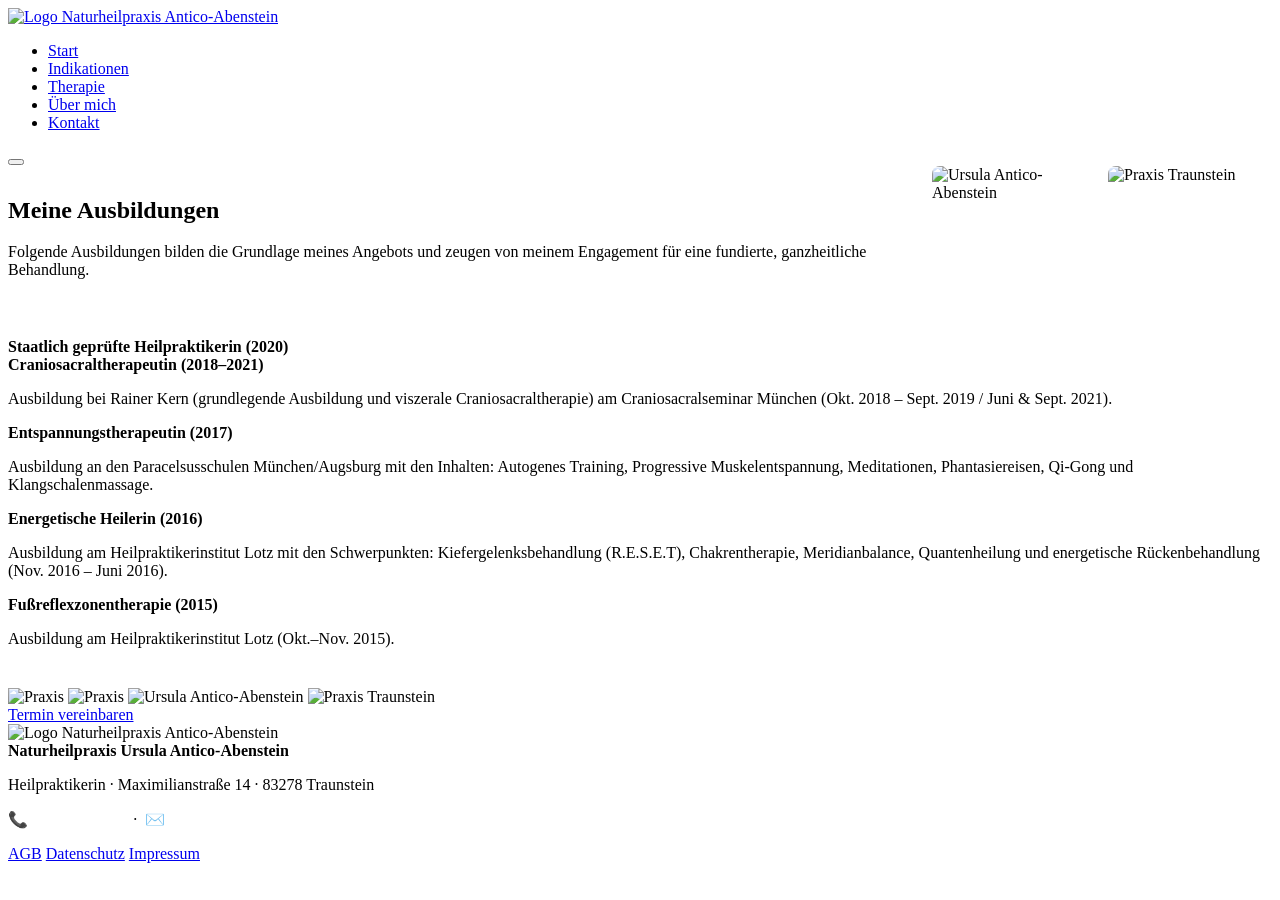
==== uber-mich.html @ 1abd97f3 "http praxis start" ====
<!DOCTYPE html>
<html lang="de">
<head>
  <meta charset="UTF-8" />
  <meta name="viewport" content="width=device-width, initial-scale=1.0" />
  <title>Über mich | Naturheilpraxis Antico-Abenstein Traunstein</title>
  <meta name="description" content="Ursula Antico-Abenstein – staatlich geprüfte Heilpraktikerin aus Traunstein. Ausbildungen in Craniosacraltherapie, Entspannungstherapie und Naturheilverfahren." />
  <link rel="icon" href="img/favicon.ico" type="image/x-icon" />
  <link rel="preconnect" href="https://fonts.googleapis.com" />
  <link rel="preconnect" href="https://fonts.gstatic.com" crossorigin />
  <link href="https://fonts.googleapis.com/css2?family=Playfair+Display:wght@700&family=Source+Sans+3:wght@400;600&display=swap" rel="stylesheet" />
  <link rel="stylesheet" href="css/style.css" />
</head>
<body>

  <nav class="nav-wrapper">
    <div class="nav-inner">
      <a class="nav-logo" href="index.html">
        <img src="img/Logo.png" alt="Logo Naturheilpraxis Antico-Abenstein" />
      </a>
      <ul class="nav-links" id="nav-links">
        <li><a href="index.html">Start</a></li>
        <li><a href="indikationen.html">Indikationen</a></li>
        <li><a href="therapie.html">Therapie</a></li>
        <li><a href="uber-mich.html">Über mich</a></li>
        <li><a href="kontakt.html">Kontakt</a></li>
      </ul>
      <button class="nav-burger" id="nav-burger" aria-label="Menü öffnen">
        <span></span><span></span><span></span>
      </button>
    </div>
  </nav>

  <section class="sektion sektion-dunkel" style="padding-bottom: 2rem">
    <div class="sektion-inner" style="display:grid; grid-template-columns:1fr auto; gap:2rem; align-items:center; flex-wrap:wrap">
      <div>
        <h1 class="sektion-titel">Meine Ausbildungen</h1>
        <p class="sektion-text">
          Folgende Ausbildungen bilden die Grundlage meines Angebots und zeugen von meinem Engagement für eine fundierte, ganzheitliche Behandlung.
        </p>
      </div>
      <div style="display:grid; grid-template-columns:1fr 1fr; gap:0.75rem; min-width:240px; max-width:340px">
        <img src="img/Profil.jpeg" alt="Ursula Antico-Abenstein" style="border-radius:8px; height:140px; object-fit:cover; width:100%" loading="lazy" />
        <img src="img/Praxis.jpeg" alt="Praxis Traunstein" style="border-radius:8px; height:140px; object-fit:cover; width:100%" loading="lazy" />
      </div>
    </div>
  </section>

  <section class="sektion">
    <div class="sektion-inner">

      <div class="ausbildung-item">
        <strong>Staatlich geprüfte Heilpraktikerin (2020)</strong>
      </div>

      <div class="ausbildung-item">
        <strong>Craniosacraltherapeutin (2018–2021)</strong>
        <p>
          Ausbildung bei Rainer Kern (grundlegende Ausbildung und viszerale Craniosacraltherapie)
          am Craniosacralseminar München (Okt. 2018 – Sept. 2019 / Juni &amp; Sept. 2021).
        </p>
      </div>

      <div class="ausbildung-item">
        <strong>Entspannungstherapeutin (2017)</strong>
        <p>
          Ausbildung an den Paracelsusschulen München/Augsburg mit den Inhalten:
          Autogenes Training, Progressive Muskelentspannung, Meditationen, Phantasiereisen,
          Qi-Gong und Klangschalenmassage.
        </p>
      </div>

      <div class="ausbildung-item">
        <strong>Energetische Heilerin (2016)</strong>
        <p>
          Ausbildung am Heilpraktikerinstitut Lotz mit den Schwerpunkten:
          Kiefergelenksbehandlung (R.E.S.E.T), Chakrentherapie, Meridianbalance,
          Quantenheilung und energetische Rückenbehandlung (Nov. 2016 – Juni 2016).
        </p>
      </div>

      <div class="ausbildung-item">
        <strong>Fußreflexzonentherapie (2015)</strong>
        <p>Ausbildung am Heilpraktikerinstitut Lotz (Okt.–Nov. 2015).</p>
      </div>

      <div class="bild-grid" style="margin-top:2.5rem">
        <img src="img/Praxis1.jpeg" alt="Praxis" loading="lazy" />
        <img src="img/Praxis2.jpeg" alt="Praxis" loading="lazy" />
        <img src="img/Profil1.jpeg" alt="Ursula Antico-Abenstein" loading="lazy" />
        <img src="img/Praxis3.jpeg" alt="Praxis Traunstein" loading="lazy" />
      </div>

      <a href="kontakt.html" class="btn" style="margin-top:2rem">Termin vereinbaren</a>
    </div>
  </section>

  <footer>
    <div class="footer-inner">
      <img src="img/Logo.png" alt="Logo Naturheilpraxis Antico-Abenstein" class="footer-logo" />
      <div class="footer-info">
        <strong>Naturheilpraxis Ursula Antico-Abenstein</strong>
        <p>Heilpraktikerin · Maximilianstraße 14 · 83278 Traunstein</p>
        <p>📞 <a href="tel:+4901785233494" style="color:rgba(255,255,255,0.9)">0178-5233494</a> &nbsp;·&nbsp; ✉️ <a href="mailto:info@naturheilpraxis-antico.de" style="color:rgba(255,255,255,0.9)">info@naturheilpraxis-antico.de</a></p>
        <nav class="footer-links">
          <a href="AGB.html">AGB</a>
          <a href="datenschutzerklarung.html">Datenschutz</a>
          <a href="impressum.html">Impressum</a>
        </nav>
      </div>
    </div>
  </footer>

  <script src="js/nav.js"></script>
</body>
</html>
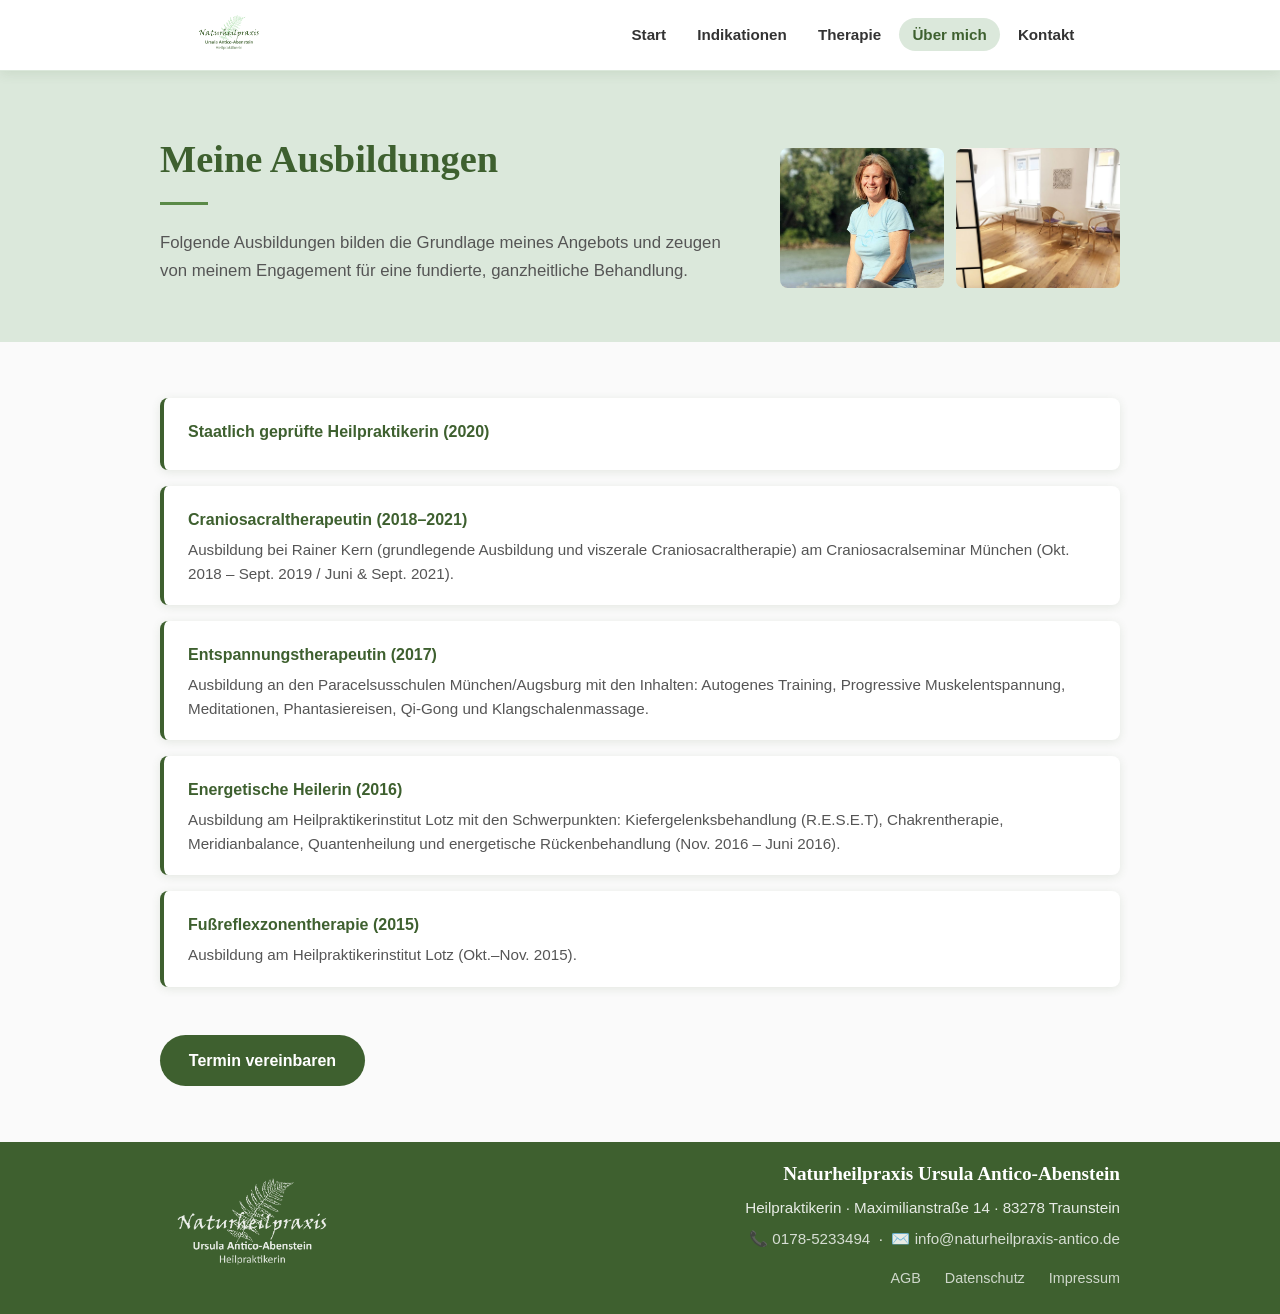
==== commit 60444b0b: "Update uber-mich.html: letzte 4 Bilder weg" ====
--- a/uber-mich.html
+++ b/uber-mich.html
@@ -83,14 +83,14 @@
         <strong>Fußreflexzonentherapie (2015)</strong>
         <p>Ausbildung am Heilpraktikerinstitut Lotz (Okt.–Nov. 2015).</p>
       </div>
-
+<!---
       <div class="bild-grid" style="margin-top:2.5rem">
         <img src="img/Praxis1.jpeg" alt="Praxis" loading="lazy" />
         <img src="img/Praxis2.jpeg" alt="Praxis" loading="lazy" />
         <img src="img/Profil1.jpeg" alt="Ursula Antico-Abenstein" loading="lazy" />
         <img src="img/Praxis3.jpeg" alt="Praxis Traunstein" loading="lazy" />
       </div>
-
+-->
       <a href="kontakt.html" class="btn" style="margin-top:2rem">Termin vereinbaren</a>
     </div>
   </section>
--- a/css/style.css
+++ b/css/style.css
@@ -0,0 +1,513 @@
+/* =============================================
+   Naturheilpraxis Antico-Abenstein
+   Sauberes, modernes CSS – GitHub Pages ready
+   ============================================= */
+
+:root {
+  --gruen-dunkel: #3e602f;
+  --gruen-mittel: #5a8a47;
+  --gruen-hell: #dbe8db;
+  --gruen-sehr-hell: #f0f7f0;
+  --text-dunkel: #333333;
+  --text-mittel: #555555;
+  --weiss: #ffffff;
+  --hintergrund: #fafafa;
+  --akzent: #00667b;
+  --schatten: rgba(62, 96, 47, 0.12);
+
+  --font-kopfzeile: 'Playfair Display', Georgia, serif;
+  --font-text: 'Source Sans 3', 'Segoe UI', sans-serif;
+
+  --radius: 8px;
+  --max-breite: 960px;
+  --abstand: 2rem;
+}
+
+/* === RESET & BASIS === */
+*, *::before, *::after { box-sizing: border-box; margin: 0; padding: 0; }
+html { font-size: 16px; scroll-behavior: smooth; -webkit-font-smoothing: antialiased; }
+body { font-family: var(--font-text); color: var(--text-dunkel); background: var(--hintergrund); line-height: 1.7; }
+img { display: block; max-width: 100%; height: auto; }
+a { color: var(--gruen-dunkel); text-decoration: none; }
+a:hover { text-decoration: underline; }
+ul { list-style: none; }
+
+/* === NAVIGATION === */
+.nav-wrapper {
+  background: var(--weiss);
+  border-bottom: 1px solid var(--gruen-hell);
+  position: sticky;
+  top: 0;
+  z-index: 100;
+  box-shadow: 0 2px 12px var(--schatten);
+}
+
+.nav-inner {
+  max-width: var(--max-breite);
+  margin: 0 auto;
+  padding: 0 var(--abstand);
+  display: flex;
+  align-items: center;
+  justify-content: space-between;
+  gap: 1rem;
+  min-height: 70px;
+}
+
+.nav-logo img {
+  height: 56px;
+  width: auto;
+}
+
+.nav-links {
+  display: flex;
+  gap: 0.25rem;
+  flex-wrap: wrap;
+}
+
+.nav-links a {
+  font-family: var(--font-text);
+  font-size: 0.95rem;
+  font-weight: 600;
+  color: var(--text-dunkel);
+  padding: 0.5rem 0.85rem;
+  border-radius: 20px;
+  transition: background 0.2s, color 0.2s;
+  white-space: nowrap;
+}
+
+.nav-links a:hover,
+.nav-links a.aktiv {
+  background: var(--gruen-hell);
+  color: var(--gruen-dunkel);
+  text-decoration: none;
+}
+
+/* Burger-Menü */
+.nav-burger {
+  display: none;
+  flex-direction: column;
+  gap: 5px;
+  cursor: pointer;
+  padding: 0.5rem;
+  background: none;
+  border: none;
+}
+
+.nav-burger span {
+  display: block;
+  width: 26px;
+  height: 3px;
+  background: var(--gruen-dunkel);
+  border-radius: 3px;
+  transition: all 0.3s;
+}
+
+/* === HERO === */
+.hero {
+  background: var(--gruen-hell);
+  padding: 3.5rem var(--abstand);
+  text-align: center;
+}
+
+.hero-inner {
+  max-width: var(--max-breite);
+  margin: 0 auto;
+}
+
+.hero-willkommen {
+  font-family: var(--font-text);
+  font-size: 1.05rem;
+  font-weight: 600;
+  color: var(--gruen-mittel);
+  letter-spacing: 0.05em;
+  text-transform: uppercase;
+  margin-bottom: 0.75rem;
+}
+
+.hero h1 {
+  font-family: var(--font-kopfzeile);
+  font-size: clamp(2rem, 5vw, 3.2rem);
+  color: var(--gruen-dunkel);
+  font-weight: 700;
+  line-height: 1.2;
+  margin-bottom: 0.5rem;
+}
+
+.hero-tags {
+  display: flex;
+  flex-wrap: wrap;
+  justify-content: center;
+  gap: 0.6rem;
+  margin: 1.2rem 0 2rem;
+}
+
+.hero-tag {
+  background: var(--weiss);
+  color: var(--gruen-dunkel);
+  border: 2px solid var(--gruen-dunkel);
+  padding: 0.4rem 1.1rem;
+  border-radius: 50px;
+  font-weight: 600;
+  font-size: 1rem;
+}
+
+.hero-img {
+  max-width: 680px;
+  margin: 0 auto 2rem;
+  border-radius: var(--radius);
+  overflow: hidden;
+  box-shadow: 0 8px 32px rgba(0,0,0,0.13);
+}
+
+.hero-img img {
+  width: 100%;
+  object-fit: cover;
+}
+
+.hero-cta {
+  font-size: 1.1rem;
+  color: var(--text-mittel);
+  font-style: italic;
+}
+
+/* === SEKTION BASIS === */
+.sektion {
+  padding: 3.5rem var(--abstand);
+}
+
+.sektion-inner {
+  max-width: var(--max-breite);
+  margin: 0 auto;
+}
+
+.sektion-hell { background: var(--gruen-sehr-hell); }
+.sektion-dunkel { background: var(--gruen-hell); }
+
+.sektion-titel {
+  font-family: var(--font-kopfzeile);
+  font-size: clamp(1.6rem, 3.5vw, 2.4rem);
+  color: var(--gruen-dunkel);
+  margin-bottom: 1.5rem;
+  position: relative;
+}
+
+.sektion-titel::after {
+  content: '';
+  display: block;
+  width: 48px;
+  height: 3px;
+  background: var(--gruen-mittel);
+  margin-top: 0.6rem;
+}
+
+.sektion-text {
+  font-size: 1.05rem;
+  color: var(--text-mittel);
+  max-width: 720px;
+  margin-bottom: 1.5rem;
+}
+
+/* === KARTEN === */
+.karten-grid {
+  display: grid;
+  grid-template-columns: repeat(auto-fill, minmax(260px, 1fr));
+  gap: 1.2rem;
+  margin-top: 2rem;
+}
+
+.karte {
+  background: var(--weiss);
+  border-radius: var(--radius);
+  padding: 1.5rem;
+  box-shadow: 0 2px 12px var(--schatten);
+  border-left: 4px solid var(--gruen-mittel);
+}
+
+.karte p {
+  color: var(--text-mittel);
+  font-size: 0.98rem;
+  line-height: 1.6;
+}
+
+/* === LISTE === */
+.schoen-liste {
+  display: flex;
+  flex-direction: column;
+  gap: 0.7rem;
+  margin: 1.5rem 0;
+}
+
+.schoen-liste li {
+  display: flex;
+  align-items: flex-start;
+  gap: 0.7rem;
+  font-size: 1rem;
+  color: var(--text-mittel);
+  line-height: 1.5;
+}
+
+.schoen-liste li::before {
+  content: '✦';
+  color: var(--gruen-mittel);
+  font-size: 0.8rem;
+  margin-top: 0.25rem;
+  flex-shrink: 0;
+}
+
+/* === AUSBILDUNGEN === */
+.ausbildung-item {
+  background: var(--weiss);
+  border-radius: var(--radius);
+  padding: 1.25rem 1.5rem;
+  margin-bottom: 1rem;
+  box-shadow: 0 2px 10px var(--schatten);
+  border-left: 4px solid var(--gruen-dunkel);
+}
+
+.ausbildung-item strong {
+  display: block;
+  color: var(--gruen-dunkel);
+  font-size: 1rem;
+  margin-bottom: 0.3rem;
+}
+
+.ausbildung-item p {
+  color: var(--text-mittel);
+  font-size: 0.95rem;
+  line-height: 1.55;
+}
+
+/* === BILDER GRID === */
+.bild-grid {
+  display: grid;
+  grid-template-columns: repeat(auto-fill, minmax(220px, 1fr));
+  gap: 1rem;
+  margin-top: 2rem;
+}
+
+.bild-grid img {
+  border-radius: var(--radius);
+  width: 100%;
+  height: 200px;
+  object-fit: cover;
+  box-shadow: 0 4px 16px var(--schatten);
+  transition: transform 0.3s;
+}
+
+.bild-grid img:hover { transform: scale(1.02); }
+
+/* === KONTAKT === */
+.kontakt-grid {
+  display: grid;
+  grid-template-columns: 1fr 1fr;
+  gap: 2.5rem;
+  align-items: start;
+  margin-top: 1.5rem;
+}
+
+.kontakt-info p {
+  font-size: 1.05rem;
+  color: var(--text-mittel);
+  margin-bottom: 0.75rem;
+  display: flex;
+  align-items: flex-start;
+  gap: 0.6rem;
+}
+
+.kontakt-info .icon { font-size: 1.3rem; flex-shrink: 0; }
+
+.kontakt-map {
+  border-radius: var(--radius);
+  overflow: hidden;
+  box-shadow: 0 4px 20px var(--schatten);
+}
+
+.kontakt-map iframe {
+  width: 100%;
+  height: 320px;
+  border: 0;
+  display: block;
+}
+
+/* === AGB & RECHTLICHES === */
+.rechtlich-liste {
+  display: flex;
+  flex-direction: column;
+  gap: 1rem;
+  margin-top: 1.5rem;
+}
+
+.rechtlich-item {
+  background: var(--weiss);
+  border-radius: var(--radius);
+  padding: 1.2rem 1.5rem;
+  box-shadow: 0 2px 8px var(--schatten);
+  font-size: 0.98rem;
+  color: var(--text-mittel);
+  line-height: 1.6;
+}
+
+/* === PREIS-BOX === */
+.preis-box {
+  background: var(--gruen-dunkel);
+  color: var(--weiss);
+  border-radius: var(--radius);
+  padding: 1.8rem;
+  margin: 1.5rem 0;
+}
+
+.preis-box h3 {
+  font-family: var(--font-kopfzeile);
+  font-size: 1.3rem;
+  margin-bottom: 1rem;
+}
+
+.preis-box p {
+  font-size: 1rem;
+  margin-bottom: 0.5rem;
+  opacity: 0.92;
+}
+
+/* === THERAPIE HIGHLIGHT === */
+.therapie-highlight {
+  background: var(--weiss);
+  border-radius: var(--radius);
+  padding: 1.5rem;
+  box-shadow: 0 2px 12px var(--schatten);
+  margin-bottom: 1.5rem;
+}
+
+.therapie-highlight h3 {
+  font-family: var(--font-kopfzeile);
+  font-size: 1.3rem;
+  color: var(--gruen-dunkel);
+  margin-bottom: 0.7rem;
+}
+
+.therapie-highlight p {
+  color: var(--text-mittel);
+  font-size: 0.98rem;
+  line-height: 1.65;
+}
+
+/* === CTA BUTTON === */
+.btn {
+  display: inline-block;
+  background: var(--gruen-dunkel);
+  color: var(--weiss);
+  padding: 0.75rem 1.8rem;
+  border-radius: 50px;
+  font-weight: 600;
+  font-size: 1rem;
+  transition: background 0.2s, transform 0.2s;
+  margin-top: 1rem;
+}
+
+.btn:hover {
+  background: var(--gruen-mittel);
+  text-decoration: none;
+  transform: translateY(-2px);
+}
+
+/* === FOOTER === */
+footer {
+  background: var(--gruen-dunkel);
+  color: var(--weiss);
+  padding: 1rem var(--abstand);
+}
+
+.footer-inner {
+  max-width: var(--max-breite);
+  margin: 0 auto;
+  display: flex;
+  align-items: flex-start;
+  justify-content: space-between;
+  gap: 2rem;
+}
+
+.footer-logo {
+  height: 140px;
+  width: auto;
+  filter: brightness(0) invert(1);
+  opacity: 0.9;
+  flex-shrink: 0;
+  align-self: flex-start;
+}
+
+.footer-info {
+  display: flex;
+  flex-direction: column;
+  gap: 0.3rem;
+  align-items: flex-end;
+  text-align: right;
+  margin-left: auto;
+}
+
+footer strong {
+  display: block;
+  font-family: var(--font-kopfzeile);
+  font-size: 1.2rem;
+}
+
+footer p {
+  font-size: 0.95rem;
+  opacity: 0.88;
+  line-height: 1.7;
+  margin: 0;
+}
+
+.footer-links {
+  margin-top: 0.6rem;
+  display: flex;
+  gap: 1.5rem;
+  flex-wrap: wrap;
+}
+
+.footer-links a {
+  color: rgba(255,255,255,0.75);
+  font-size: 0.9rem;
+  transition: color 0.2s;
+}
+
+.footer-links a:hover { color: var(--weiss); text-decoration: underline; }
+
+@media (max-width: 600px) {
+  .footer-inner { flex-direction: column; align-items: flex-start; }
+}
+
+/* === DATENSCHUTZ & IMPRESSUM === */
+.rechts-inhalt h2 {
+  font-family: var(--font-kopfzeile);
+  color: var(--gruen-dunkel);
+  margin: 2rem 0 0.75rem;
+  font-size: 1.3rem;
+}
+
+.rechts-inhalt p, .rechts-inhalt li {
+  color: var(--text-mittel);
+  font-size: 0.97rem;
+  line-height: 1.7;
+  margin-bottom: 0.75rem;
+}
+
+.rechts-inhalt ul {
+  list-style: disc;
+  margin-left: 1.5rem;
+  margin-bottom: 1rem;
+}
+
+/* === RESPONSIVE === */
+@media (max-width: 768px) {
+  .nav-links { display: none; flex-direction: column; position: absolute; top: 70px; left: 0; right: 0; background: var(--weiss); padding: 1rem 1.5rem; box-shadow: 0 8px 20px rgba(0,0,0,0.1); border-top: 1px solid var(--gruen-hell); }
+  .nav-links.offen { display: flex; }
+  .nav-burger { display: flex; }
+  .kontakt-grid { grid-template-columns: 1fr; }
+  .karten-grid { grid-template-columns: 1fr; }
+  .bild-grid { grid-template-columns: repeat(2, 1fr); }
+}
+
+@media (max-width: 480px) {
+  :root { --abstand: 1.2rem; }
+  .bild-grid { grid-template-columns: 1fr; }
+  .hero-tag { font-size: 0.9rem; }
+}
